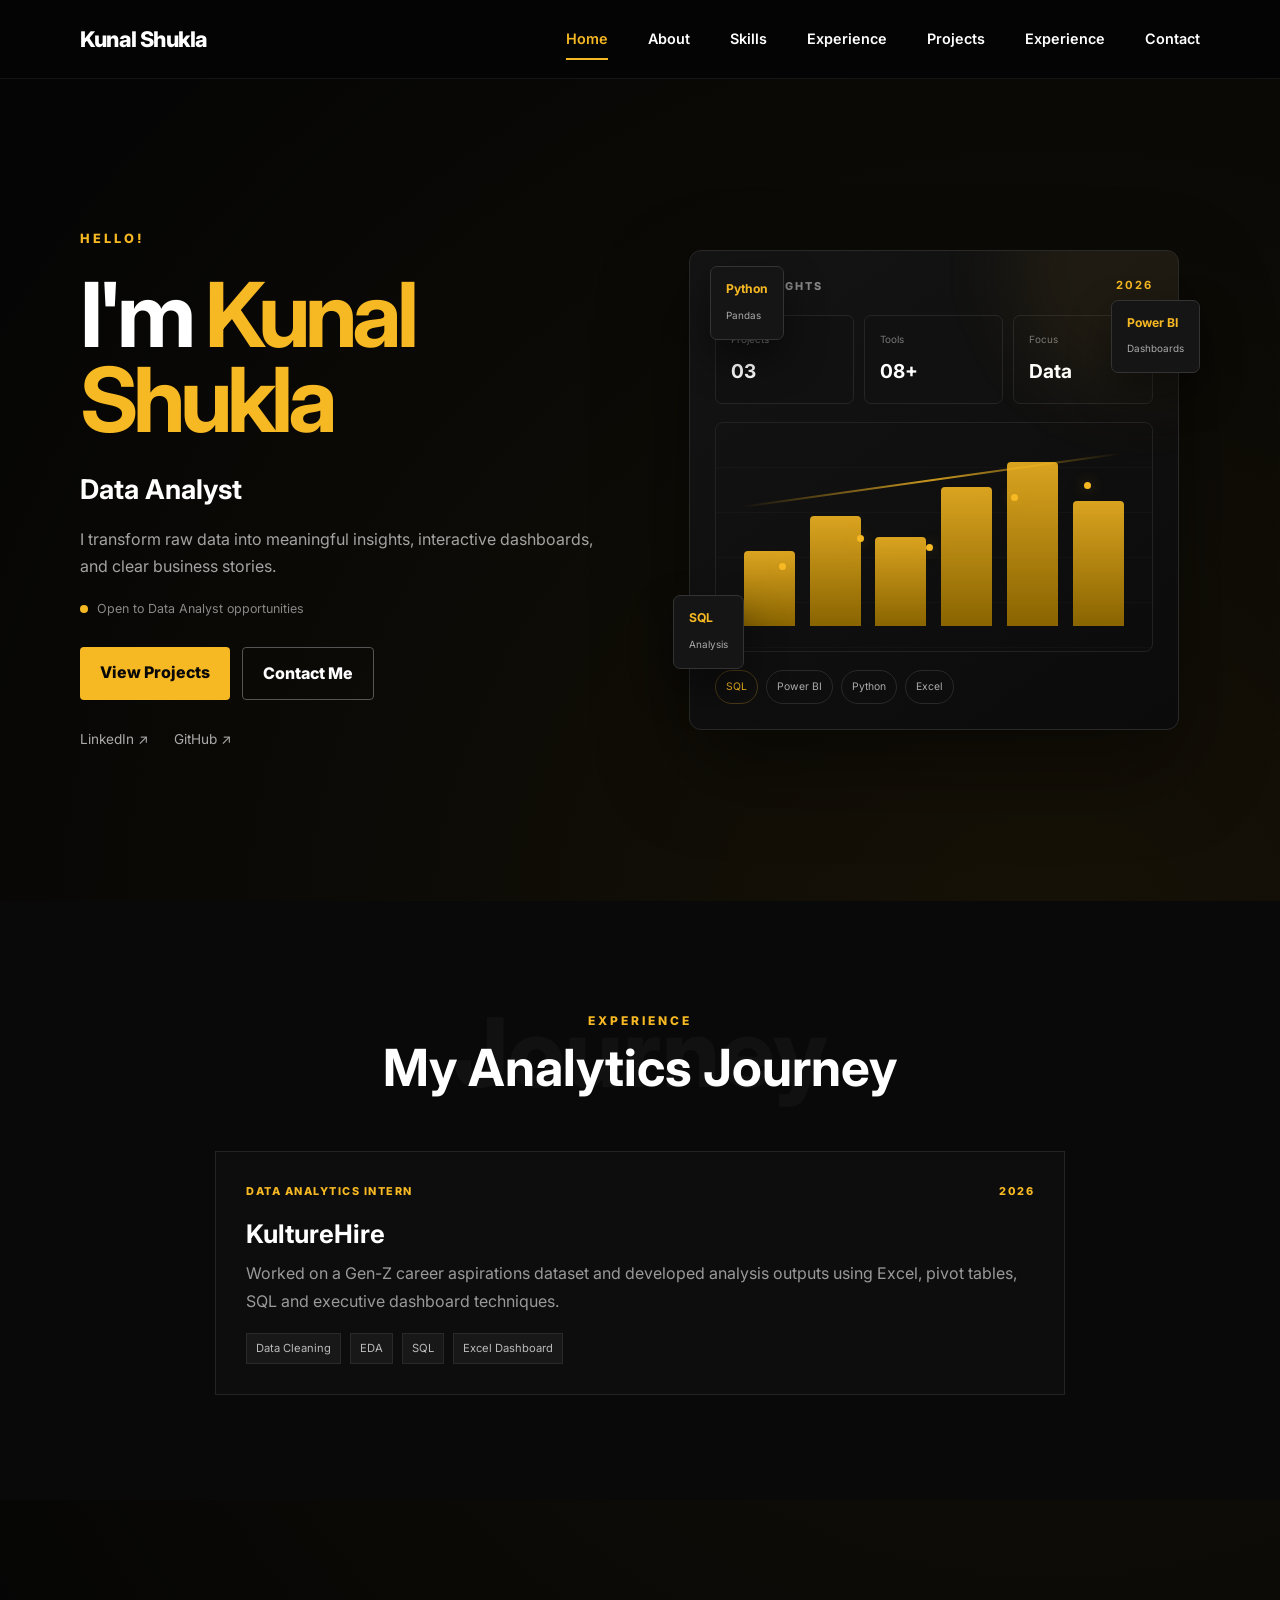
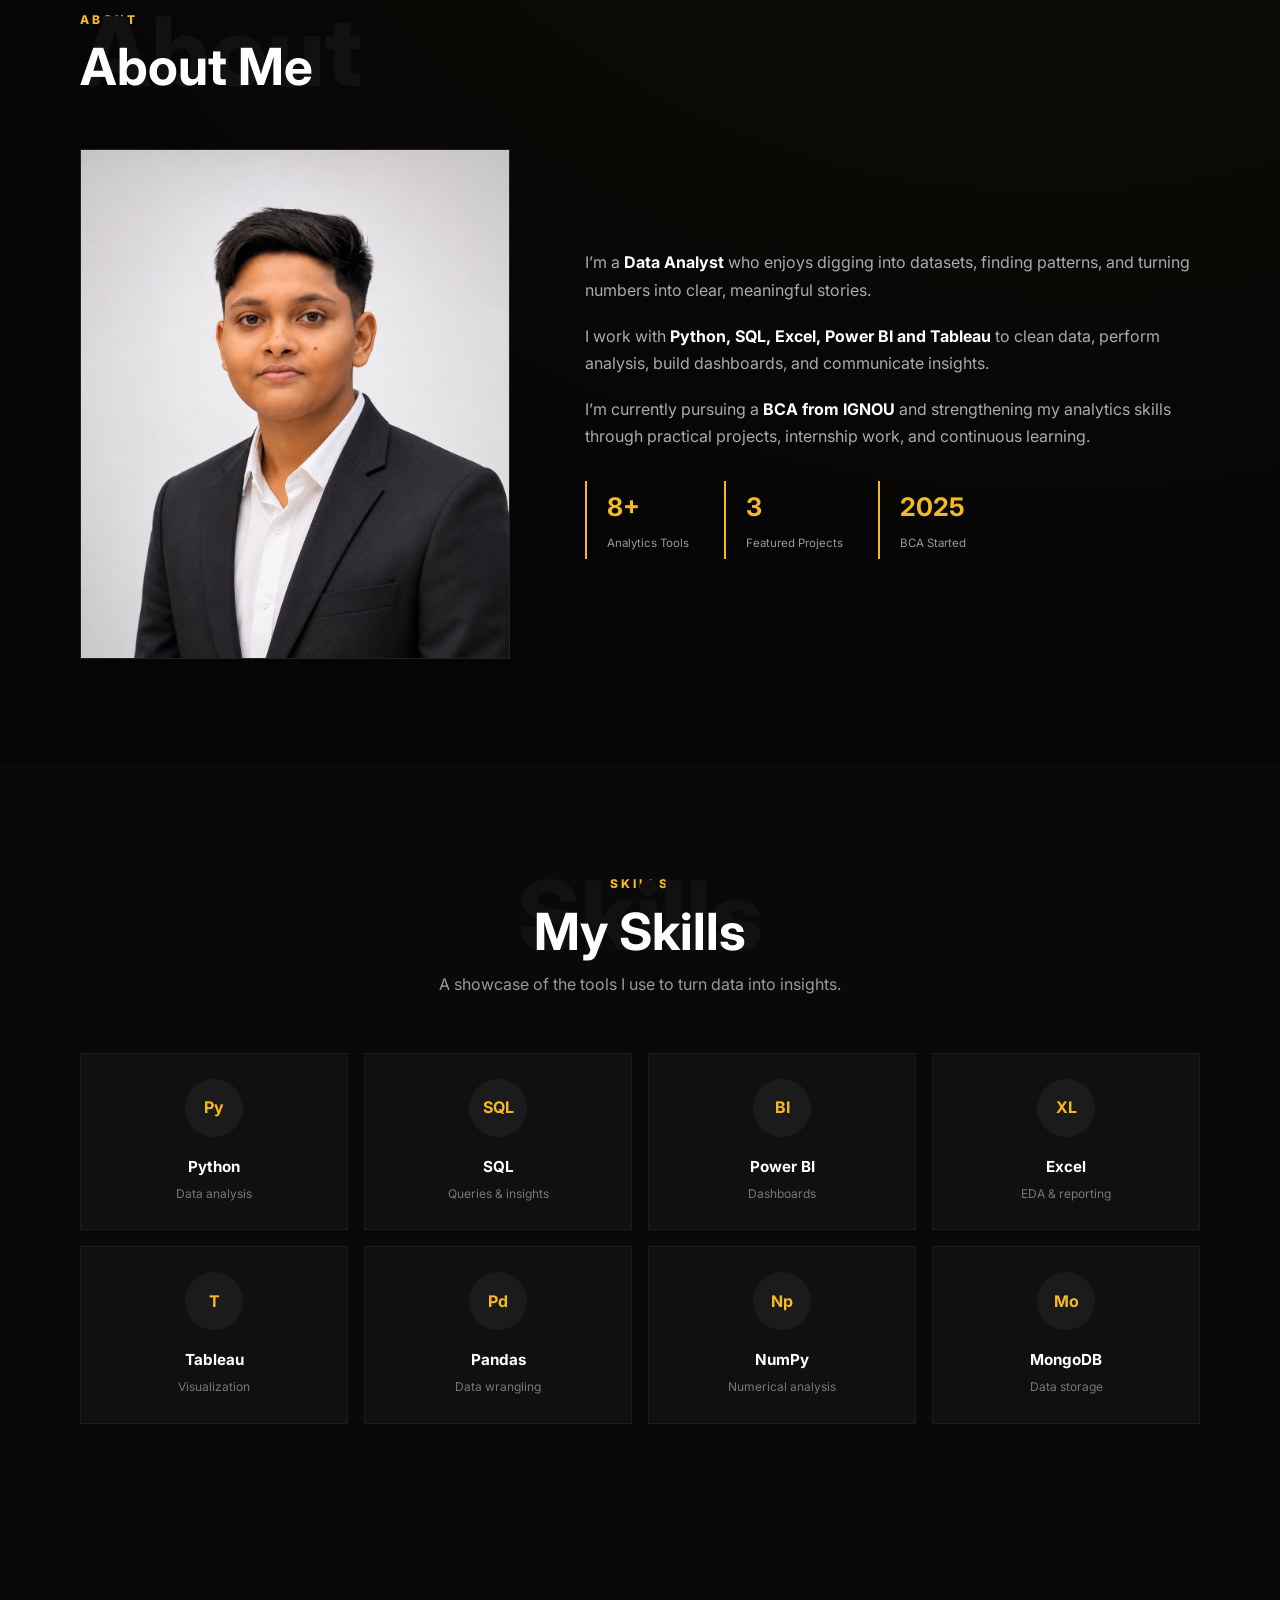
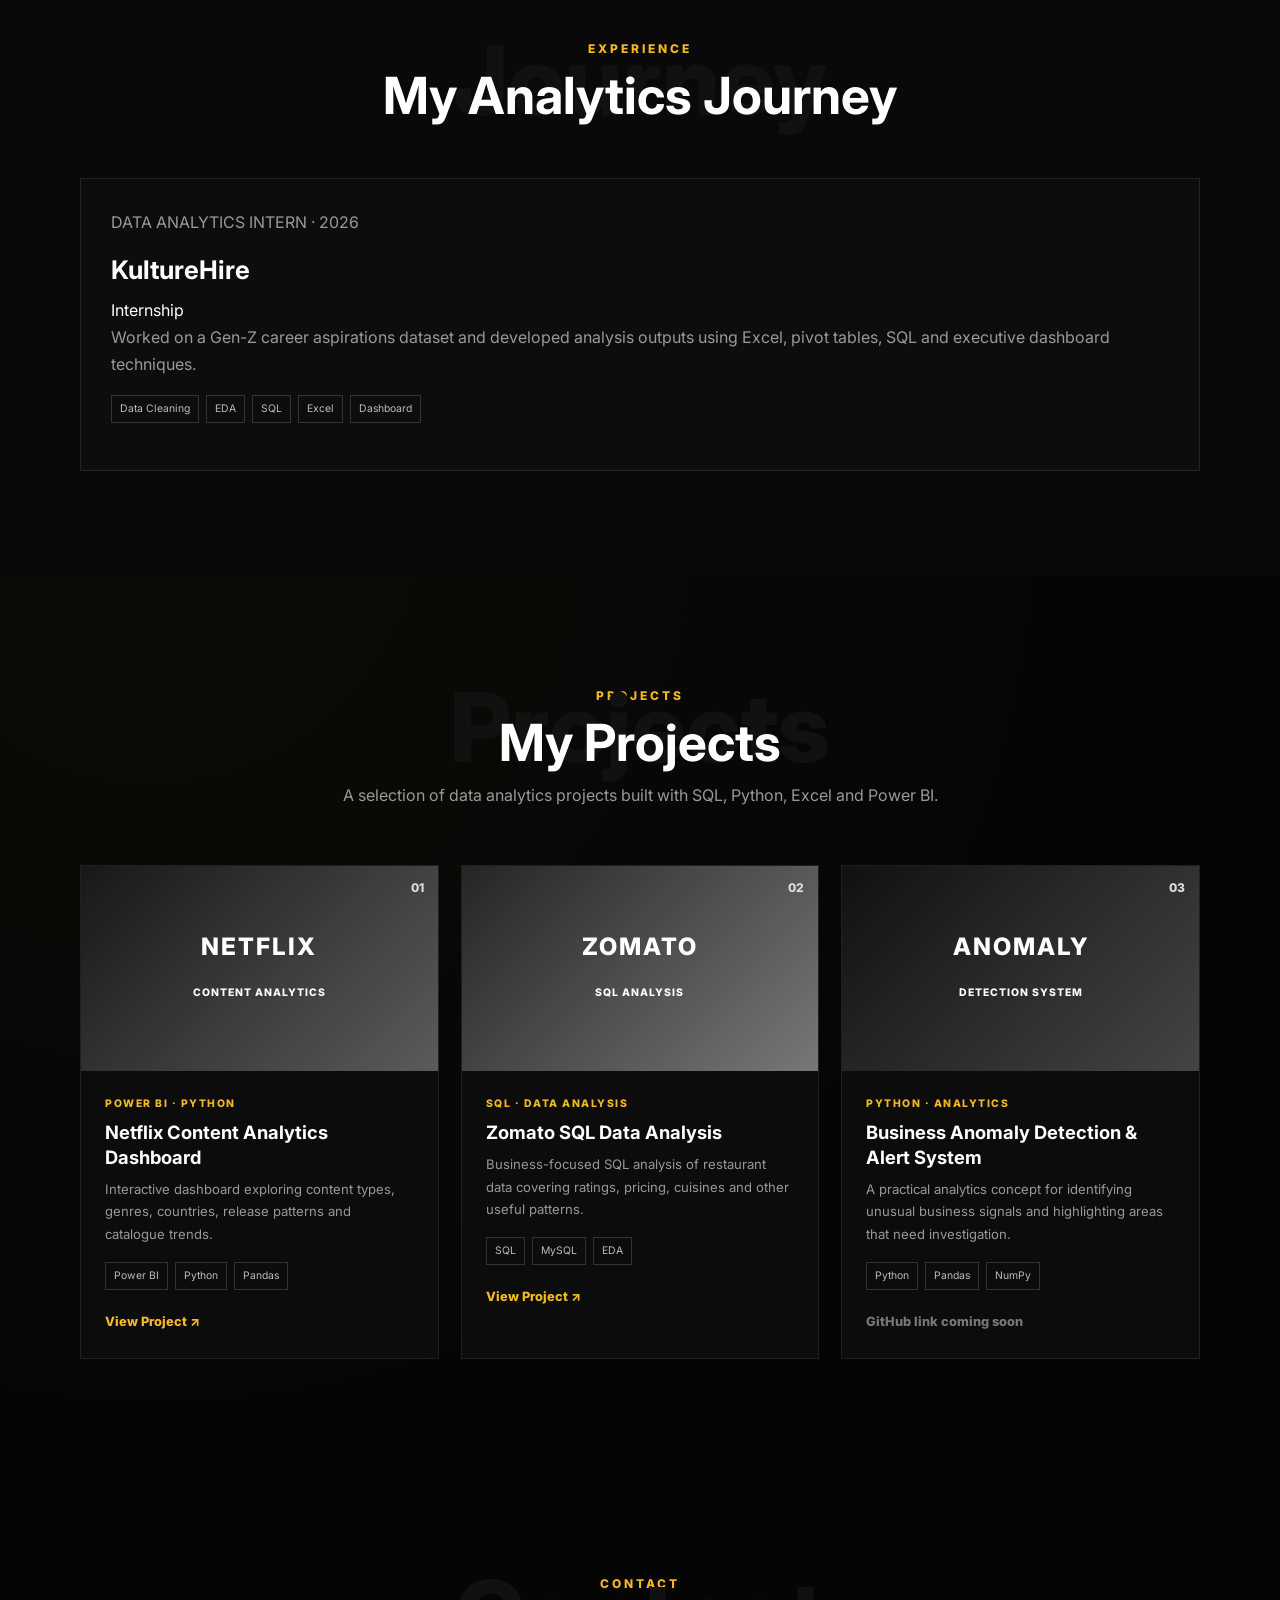
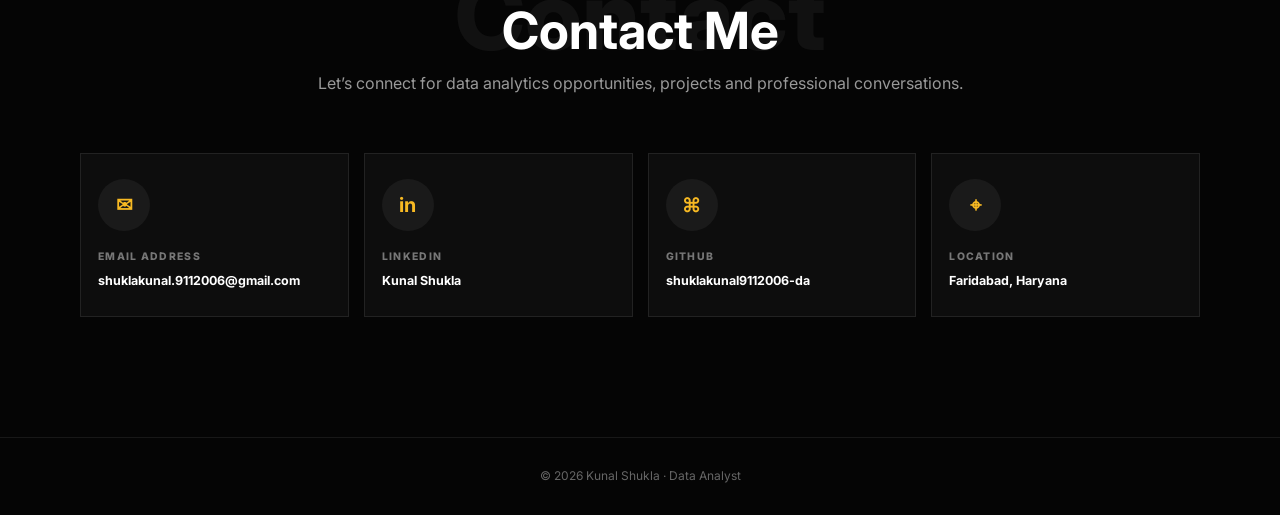
==== index(2).html @ 1e022000 "Add files via upload" ====
<!DOCTYPE html>
<html lang="en">
<head>
  <meta charset="UTF-8">
  <meta name="viewport" content="width=device-width, initial-scale=1.0">
  <meta name="description" content="Kunal Shukla — Data Analyst Portfolio">
  <title>Kunal Shukla | Data Analyst</title>
  <link rel="preconnect" href="https://fonts.googleapis.com">
  <link rel="preconnect" href="https://fonts.gstatic.com" crossorigin>
  <link href="https://fonts.googleapis.com/css2?family=Inter:wght@400;500;600;700;800&display=swap" rel="stylesheet">
  <link rel="stylesheet" href="style.css">
</head>
<body>
<header class="header">
  <div class="container nav">
    <a class="logo" href="#home">Kunal Shukla</a>
    <button class="menu" aria-label="Open navigation">☰</button>
    <nav class="nav-links">
      <a class="active" href="#home">Home</a>
      <a href="#about">About</a>
      <a href="#skills">Skills</a>
      <a href="#experience">Experience</a>
      <a href="#projects">Projects</a>
      <a href="#experience">Experience</a>
      <a href="#contact">Contact</a>
    </nav>
  </div>
</header>

<main>
<section id="home" class="hero">
  <div class="container hero-grid">
    <div class="hero-copy reveal">
      <p class="hello">HELLO!</p>
      <h1>I'm <span>Kunal<br>Shukla</span></h1>
      <h2>Data Analyst</h2>
      <p class="hero-text">I transform raw data into meaningful insights, interactive dashboards, and clear business stories.</p><div class="availability"><i></i> Open to Data Analyst opportunities</div>
      <div class="buttons">
        <a class="btn" href="#projects">View Projects</a>
        <a class="btn ghost" href="#contact">Contact Me</a>
      </div>
      <div class="quick-links">
        <a href="https://www.linkedin.com/in/kunal-shukla-data-analyst" target="_blank" rel="noopener">LinkedIn ↗</a>
        <a href="https://github.com/shuklakunal9112006-da" target="_blank" rel="noopener">GitHub ↗</a>
      </div>
    </div>
    <div class="hero-visual reveal" aria-label="Data analytics visual">
      <div class="analytics-board">
        <div class="board-top"><span>DATA INSIGHTS</span><b>2026</b></div>
        <div class="mini-kpis">
          <div><small>Projects</small><strong>03</strong></div>
          <div><small>Tools</small><strong>08+</strong></div>
          <div><small>Focus</small><strong>Data</strong></div>
        </div>
        <div class="chart-area">
          <div class="bars"><i style="height:42%"></i><i style="height:62%"></i><i style="height:50%"></i><i style="height:78%"></i><i style="height:92%"></i><i style="height:70%"></i></div>
          <div class="line-chart"><span></span><span></span><span></span><span></span><span></span></div>
        </div>
        <div class="board-footer"><span>SQL</span><span>Power BI</span><span>Python</span><span>Excel</span></div>
      </div>
      <div class="floating-card card-sql"><b>SQL</b><small>Analysis</small></div>
      <div class="floating-card card-bi"><b>Power BI</b><small>Dashboards</small></div>
      <div class="floating-card card-python"><b>Python</b><small>Pandas</small></div>
    </div>
  </div>
</section>

<section class="section experience">
  <div class="container narrow">
    <div class="section-title center">
      <span>EXPERIENCE</span>
      <h2>My Analytics Journey</h2>
      <div class="ghost-title">Journey</div>
    </div>
    <div class="experience-card reveal">
      <div class="exp-top"><span>DATA ANALYTICS INTERN</span><span>2026</span></div>
      <h3>KultureHire</h3>
      <p>Worked on a Gen-Z career aspirations dataset and developed analysis outputs using Excel, pivot tables, SQL and executive dashboard techniques.</p>
      <div class="exp-points"><span>Data Cleaning</span><span>EDA</span><span>SQL</span><span>Excel Dashboard</span></div>
    </div>
  </div>
</section>

<section id="about" class="section about">
  <div class="container">
    <div class="section-title">
      <span>ABOUT</span>
      <h2>About Me</h2>
      <div class="ghost-title">About</div>
    </div>
    <div class="about-grid">
      <div class="about-photo reveal"><img src="profile.jpg" alt="Kunal Shukla"></div>
      <div class="about-copy reveal">
        <p>I’m a <strong>Data Analyst</strong> who enjoys digging into datasets, finding patterns, and turning numbers into clear, meaningful stories.</p>
        <p>I work with <strong>Python, SQL, Excel, Power BI and Tableau</strong> to clean data, perform analysis, build dashboards, and communicate insights.</p>
        <p>I’m currently pursuing a <strong>BCA from IGNOU</strong> and strengthening my analytics skills through practical projects, internship work, and continuous learning.</p>
        <div class="about-stats">
          <div><strong>8+</strong><span>Analytics Tools</span></div>
          <div><strong>3</strong><span>Featured Projects</span></div>
          <div><strong>2025</strong><span>BCA Started</span></div>
        </div>
      </div>
    </div>
  </div>
</section>

<section id="skills" class="section dark-section">
  <div class="container">
    <div class="section-title center">
      <span>SKILLS</span>
      <h2>My Skills</h2>
      <div class="ghost-title">Skills</div>
      <p>A showcase of the tools I use to turn data into insights.</p>
    </div>
    <div class="skills-grid">
      <div class="skill"><b>Py</b><h3>Python</h3><p>Data analysis</p></div>
      <div class="skill"><b>SQL</b><h3>SQL</h3><p>Queries & insights</p></div>
      <div class="skill"><b>BI</b><h3>Power BI</h3><p>Dashboards</p></div>
      <div class="skill"><b>XL</b><h3>Excel</h3><p>EDA & reporting</p></div>
      <div class="skill"><b>T</b><h3>Tableau</h3><p>Visualization</p></div>
      <div class="skill"><b>Pd</b><h3>Pandas</h3><p>Data wrangling</p></div>
      <div class="skill"><b>Np</b><h3>NumPy</h3><p>Numerical analysis</p></div>
      <div class="skill"><b>Mo</b><h3>MongoDB</h3><p>Data storage</p></div>
    </div>
  </div>
</section>

<section id="experience" class="section experience">
  <div class="container">
    <div class="section-title center">
      <span>EXPERIENCE</span>
      <h2>My Analytics Journey</h2>
      <div class="ghost-title">Journey</div>
    </div>
    <div class="experience-card reveal">
      <div class="experience-top">
        <div>
          <p class="experience-label">DATA ANALYTICS INTERN · 2026</p>
          <h3>KultureHire</h3>
        </div>
        <span class="experience-badge">Internship</span>
      </div>
      <p>Worked on a Gen-Z career aspirations dataset and developed analysis outputs using Excel, pivot tables, SQL and executive dashboard techniques.</p>
      <div class="tags"><span>Data Cleaning</span><span>EDA</span><span>SQL</span><span>Excel</span><span>Dashboard</span></div>
    </div>
  </div>
</section>

<section id="projects" class="section projects">
  <div class="container">
    <div class="section-title center">
      <span>PROJECTS</span>
      <h2>My Projects</h2>
      <div class="ghost-title">Projects</div>
      <p>A selection of data analytics projects built with SQL, Python, Excel and Power BI.</p>
    </div>
    <div class="projects-grid">
      <article class="project reveal">
        <div class="project-number">01</div>
        <div class="project-thumb netflix"><span>NETFLIX<br><small>CONTENT ANALYTICS</small></span></div>
        <div class="project-content">
          <p class="project-type">POWER BI · PYTHON</p>
          <h3>Netflix Content Analytics Dashboard</h3>
          <p>Interactive dashboard exploring content types, genres, countries, release patterns and catalogue trends.</p>
          <div class="tags"><span>Power BI</span><span>Python</span><span>Pandas</span></div>
          <a href="https://github.com/shuklakunal9112006-da/Netflix-Content-Analytics" target="_blank" rel="noopener">View Project ↗</a>
        </div>
      </article>
      <article class="project reveal">
        <div class="project-number">02</div>
        <div class="project-thumb zomato"><span>ZOMATO<br><small>SQL ANALYSIS</small></span></div>
        <div class="project-content">
          <p class="project-type">SQL · DATA ANALYSIS</p>
          <h3>Zomato SQL Data Analysis</h3>
          <p>Business-focused SQL analysis of restaurant data covering ratings, pricing, cuisines and other useful patterns.</p>
          <div class="tags"><span>SQL</span><span>MySQL</span><span>EDA</span></div>
          <a href="https://github.com/shuklakunal9112006-da/Zomato-SQL-Data-Analysis" target="_blank" rel="noopener">View Project ↗</a>
        </div>
      </article>
      <article class="project reveal">
        <div class="project-number">03</div>
        <div class="project-thumb anomaly"><span>ANOMALY<br><small>DETECTION SYSTEM</small></span></div>
        <div class="project-content">
          <p class="project-type">PYTHON · ANALYTICS</p>
          <h3>Business Anomaly Detection & Alert System</h3>
          <p>A practical analytics concept for identifying unusual business signals and highlighting areas that need investigation.</p>
          <div class="tags"><span>Python</span><span>Pandas</span><span>NumPy</span></div>
          <span class="coming">GitHub link coming soon</span>
        </div>
      </article>
    </div>
  </div>
</section>



<section id="contact" class="section contact">
  <div class="container">
    <div class="section-title center">
      <span>CONTACT</span>
      <h2>Contact Me</h2>
      <div class="ghost-title">Contact</div>
      <p>Let’s connect for data analytics opportunities, projects and professional conversations.</p>
    </div>
    <div class="contact-grid">
      <a class="contact-card" href="mailto:shuklakunal.9112006@gmail.com"><b>✉</b><span>EMAIL ADDRESS</span><strong>shuklakunal.9112006@gmail.com</strong></a>
      <a class="contact-card" href="https://www.linkedin.com/in/kunal-shukla-data-analyst" target="_blank" rel="noopener"><b>in</b><span>LINKEDIN</span><strong>Kunal Shukla</strong></a>
      <a class="contact-card" href="https://github.com/shuklakunal9112006-da" target="_blank" rel="noopener"><b>⌘</b><span>GITHUB</span><strong>shuklakunal9112006-da</strong></a>
      <div class="contact-card"><b>⌖</b><span>LOCATION</span><strong>Faridabad, Haryana</strong></div>
    </div>
  </div>
</section>
</main>

<footer><div class="container">© 2026 Kunal Shukla · Data Analyst</div></footer>
<script src="script.js"></script>
</body>
</html>
---- style.css ----
*{box-sizing:border-box;margin:0;padding:0}
:root{--black:#050505;--panel:#0d0d0d;--yellow:#f7b923;--white:#fff;--gray:#a3a3a3;--line:#242424;--max:1120px}
html{scroll-behavior:smooth}
body{font-family:Inter,Arial,sans-serif;background:var(--black);color:var(--white);line-height:1.7}
a{color:inherit;text-decoration:none}.container{width:min(92%,var(--max));margin:auto}
.header{position:sticky;top:0;z-index:50;background:rgba(5,5,5,.92);backdrop-filter:blur(12px);border-bottom:1px solid #151515}
.nav{height:78px;display:flex;align-items:center;justify-content:space-between}.logo{font-size:1.35rem;font-weight:800;letter-spacing:-.8px}.nav-links{display:flex;gap:40px;font-weight:600;font-size:.9rem}.nav-links a{padding:27px 0;position:relative}.nav-links a:hover,.nav-links a.active{color:var(--yellow)}.nav-links a.active:after{content:"";position:absolute;left:0;right:0;bottom:18px;height:2px;background:var(--yellow)}
.menu{display:none;background:none;color:#fff;border:0;font-size:1.6rem}
.hero{min-height:calc(100vh - 78px);display:flex;align-items:center;overflow:hidden}.hero-grid{display:grid;grid-template-columns:1fr 1fr;align-items:center;gap:55px}.hello{color:var(--yellow);letter-spacing:3px;font-weight:800;font-size:.8rem;margin-bottom:22px}.hero h1{font-size:clamp(3.5rem,7vw,6.4rem);line-height:.95;letter-spacing:-5px;margin-bottom:25px}.hero h1 span{color:var(--yellow)}.hero h2{font-size:1.7rem;margin-bottom:12px}.hero-text{color:var(--gray);max-width:550px;font-size:1rem}.buttons{display:flex;gap:12px;margin:28px 0}.btn{background:var(--yellow);color:#080808;font-weight:800;padding:12px 20px;border-radius:4px}.btn.ghost{background:transparent;border:1px solid #555;color:#fff}.btn:hover{transform:translateY(-2px)}.quick-links{display:flex;gap:25px;color:#aaa;font-size:.85rem}.quick-links a:hover{color:var(--yellow)}
.hero-photo{position:relative;display:flex;justify-content:center}.photo-wrap{width:min(430px,85vw);height:550px;overflow:hidden;border-radius:3px;background:#161616;border:1px solid #222}.photo-wrap img{width:100%;height:100%;object-fit:cover;object-position:center top;filter:saturate(.95)}.data-badge{position:absolute;background:#161616;border:1px solid #333;padding:13px 18px;font-weight:800;color:var(--yellow);box-shadow:0 12px 30px #000;font-size:.9rem}.data-badge small{color:#bbb;font-weight:500}.badge-one{left:2%;bottom:13%}.badge-two{right:2%;top:13%}
.section{padding:105px 0}.dark-section{background:#090909}.section-title{position:relative;margin-bottom:55px}.section-title>span{font-size:.75rem;letter-spacing:3px;font-weight:800;color:var(--yellow)}.section-title h2{font-size:clamp(2.2rem,4vw,3.4rem);line-height:1.1;position:relative;z-index:2;margin-top:6px}.section-title p{color:#999;max-width:700px;margin:12px auto 0}.ghost-title{position:absolute;left:0;top:8px;font-size:6rem;line-height:.8;font-weight:800;color:#111;z-index:1;user-select:none}.center{text-align:center}.center .ghost-title{left:50%;transform:translateX(-50%)}
.about-grid{display:grid;grid-template-columns:430px 1fr;gap:75px;align-items:center}.about-photo{height:510px;overflow:hidden;background:#111;border:1px solid #222}.about-photo img{width:100%;height:100%;object-fit:cover;object-position:center top}.about-copy p{color:#aaa;margin-bottom:19px;font-size:1rem}.about-copy strong{color:#fff}.about-stats{display:flex;gap:15px;margin-top:30px}.about-stats div{border-left:2px solid var(--yellow);padding:4px 20px}.about-stats strong{display:block;font-size:1.6rem;color:var(--yellow)}.about-stats span{font-size:.72rem;color:#999}
.skills-grid{display:grid;grid-template-columns:repeat(4,1fr);gap:16px}.skill{background:#101010;border:1px solid #1d1d1d;padding:25px 18px;text-align:center;transition:.2s}.skill:hover{border-color:var(--yellow);transform:translateY(-4px)}.skill b{display:grid;place-items:center;width:58px;height:58px;margin:0 auto 17px;background:#1b1b1b;border-radius:50%;color:var(--yellow);font-size:1rem}.skill h3{font-size:.95rem}.skill p{color:#777;font-size:.75rem;margin-top:4px}
.projects-grid{display:grid;grid-template-columns:repeat(3,1fr);gap:22px}.project{background:#0c0c0c;border:1px solid #202020;position:relative;overflow:hidden;transition:.2s}.project:hover{border-color:#444;transform:translateY(-5px)}.project-number{position:absolute;z-index:2;right:14px;top:12px;color:#ddd;font-weight:800;font-size:.75rem}.project-thumb{height:205px;display:grid;place-items:center;text-align:center;font-size:1.5rem;font-weight:800;letter-spacing:2px}.project-thumb small{font-size:.65rem;letter-spacing:1px}.netflix{background:linear-gradient(135deg,#181818,#5b5b5b)}.zomato{background:linear-gradient(135deg,#252525,#777)}.anomaly{background:linear-gradient(135deg,#111,#444)}.project-content{padding:24px}.project-type{font-size:.65rem;color:var(--yellow);letter-spacing:1.5px;font-weight:800}.project-content h3{font-size:1.15rem;line-height:1.35;margin:8px 0}.project-content>p:not(.project-type){font-size:.82rem;color:#999}.tags{display:flex;gap:7px;flex-wrap:wrap;margin:17px 0}.tags span{font-size:.65rem;border:1px solid #333;color:#bbb;padding:4px 8px}.project-content>a,.coming{font-size:.8rem;font-weight:800;color:var(--yellow)}.coming{color:#777}
.narrow{max-width:850px}.experience{background:#090909}.experience-card{border:1px solid #242424;background:#0d0d0d;padding:30px}.exp-top{display:flex;justify-content:space-between;color:var(--yellow);font-size:.68rem;letter-spacing:1.5px;font-weight:800}.experience-card h3{font-size:1.6rem;margin:12px 0 5px}.experience-card p{color:#999}.exp-points{display:flex;gap:9px;flex-wrap:wrap;margin-top:18px}.exp-points span{font-size:.7rem;background:#181818;border:1px solid #292929;padding:5px 9px;color:#bbb}
.contact{padding-bottom:120px}.contact-grid{display:grid;grid-template-columns:repeat(4,1fr);gap:15px}.contact-card{background:#0d0d0d;border:1px solid #222;padding:25px 17px;min-height:155px}.contact-card:hover{border-color:var(--yellow)}.contact-card b{display:grid;place-items:center;width:52px;height:52px;border-radius:50%;background:#1a1a1a;color:var(--yellow);font-size:1.25rem;margin-bottom:17px}.contact-card span{display:block;font-size:.65rem;letter-spacing:1.3px;color:#777;font-weight:800}.contact-card strong{display:block;font-size:.78rem;margin-top:5px;word-break:break-word}
footer{border-top:1px solid #181818;padding:28px 0;color:#666;font-size:.75rem;text-align:center}
.reveal{opacity:0;transform:translateY(18px);transition:.6s ease}.reveal.show{opacity:1;transform:none}
@media(max-width:900px){.nav-links{display:none}.menu{display:block}.nav.open .nav-links{display:flex;position:absolute;left:4%;right:4%;top:78px;background:#0b0b0b;border:1px solid #222;padding:18px;flex-direction:column;gap:10px}.nav.open .nav-links a{padding:5px}.nav.open .nav-links a.active:after{display:none}.hero-grid,.about-grid{grid-template-columns:1fr;gap:45px}.hero{padding:65px 0}.hero-photo{order:-1}.photo-wrap{height:470px;width:350px}.skills-grid{grid-template-columns:repeat(2,1fr)}.projects-grid{grid-template-columns:1fr}.contact-grid{grid-template-columns:repeat(2,1fr)}.about-photo{max-width:430px}}
@media(max-width:520px){.section{padding:75px 0}.hero h1{font-size:3.6rem;letter-spacing:-3px}.photo-wrap{width:100%;height:430px}.data-badge{display:none}.skills-grid{grid-template-columns:1fr 1fr}.contact-grid{grid-template-columns:1fr}.ghost-title{font-size:4rem}.about-stats{gap:4px}.about-stats div{padding:4px 10px}}


/* ===== Professional motion & animation ===== */
body{
  background:
    radial-gradient(circle at 82% 18%, rgba(247,185,35,.07), transparent 28%),
    radial-gradient(circle at 12% 70%, rgba(247,185,35,.035), transparent 24%),
    var(--black);
}
body:before{
  content:"";
  position:fixed;
  inset:0;
  pointer-events:none;
  z-index:-1;
  opacity:.18;
  background-image:linear-gradient(rgba(255,255,255,.018) 1px,transparent 1px),
                   linear-gradient(90deg,rgba(255,255,255,.018) 1px,transparent 1px);
  background-size:55px 55px;
  mask-image:linear-gradient(to bottom,black,transparent 80%);
}
.header{transition:box-shadow .35s ease,background .35s ease}
.header.scrolled{box-shadow:0 8px 35px rgba(0,0,0,.35);background:rgba(5,5,5,.97)}
.logo{transition:transform .25s ease,color .25s ease}
.logo:hover{color:var(--yellow);transform:translateY(-1px)}

.hero-copy{animation:heroIn .85s cubic-bezier(.2,.7,.2,1) both}
.hero-photo{animation:heroPhotoIn 1s .12s cubic-bezier(.2,.7,.2,1) both}
.photo-wrap{
  box-shadow:0 0 0 1px rgba(247,185,35,.03),0 30px 80px rgba(0,0,0,.5);
  animation:photoFloat 6s ease-in-out infinite;
}
.photo-wrap:after{
  content:"";
  position:absolute;
  inset:0;
  pointer-events:none;
  background:linear-gradient(115deg,transparent 35%,rgba(255,255,255,.08) 48%,transparent 61%);
  transform:translateX(-120%);
  animation:photoShine 7s ease-in-out infinite;
}
.hero-photo{position:relative}
.data-badge{animation:badgeFloat 4s ease-in-out infinite}
.badge-two{animation-delay:-1.8s}

.btn{transition:transform .25s ease,box-shadow .25s ease,background .25s ease}
.btn:hover{box-shadow:0 12px 30px rgba(247,185,35,.16);transform:translateY(-3px)}
.btn.ghost:hover{box-shadow:none;border-color:var(--yellow);color:var(--yellow)}

.section-title h2{transition:letter-spacing .35s ease}
.section:hover .section-title h2{letter-spacing:.2px}
.ghost-title{transition:transform .7s ease,opacity .7s ease}
.section:hover .ghost-title{transform:translateX(7px)}
.center .ghost-title{transition:transform .7s ease,opacity .7s ease}
.center:hover .ghost-title{transform:translateX(-50%) scale(1.025)}

.skill,.project,.contact-card,.experience-card{
  transition:transform .3s cubic-bezier(.2,.7,.2,1),border-color .3s ease,box-shadow .3s ease;
}
.skill:hover,.project:hover,.contact-card:hover{
  box-shadow:0 18px 45px rgba(0,0,0,.28);
}
.skill b{
  transition:transform .3s ease,background .3s ease;
}
.skill:hover b{transform:rotate(-5deg) scale(1.08);background:#202020}
.project-thumb{position:relative;overflow:hidden}
.project-thumb:after{
  content:"";
  position:absolute;
  top:0;left:-80%;width:45%;height:100%;
  background:linear-gradient(90deg,transparent,rgba(255,255,255,.08),transparent);
  transform:skewX(-18deg);
  transition:left .7s ease;
}
.project:hover .project-thumb:after{left:135%}
.tags span{transition:border-color .25s ease,color .25s ease,transform .25s ease}
.project:hover .tags span{border-color:#555;color:#fff}
.contact-card b{transition:transform .3s ease,background .3s ease}
.contact-card:hover b{transform:translateY(-4px) scale(1.06);background:#222}

.quick-links a{transition:color .25s ease,transform .25s ease}
.quick-links a:hover{transform:translateY(-2px)}

@keyframes heroIn{
  from{opacity:0;transform:translateY(28px)}
  to{opacity:1;transform:translateY(0)}
}
@keyframes heroPhotoIn{
  from{opacity:0;transform:translateX(35px) scale(.97)}
  to{opacity:1;transform:translateX(0) scale(1)}
}
@keyframes photoFloat{
  0%,100%{transform:translateY(0)}
  50%{transform:translateY(-8px)}
}
@keyframes photoShine{
  0%,65%{transform:translateX(-120%)}
  78%,100%{transform:translateX(250%)}
}
@keyframes badgeFloat{
  0%,100%{transform:translateY(0)}
  50%{transform:translateY(-10px)}
}
@media (prefers-reduced-motion:reduce){
  *,*:before,*:after{animation:none!important;transition:none!important;scroll-behavior:auto!important}
}

.availability{display:flex;align-items:center;gap:9px;color:#888;font-size:.78rem;margin-top:18px}
.availability i{display:block;width:8px;height:8px;border-radius:50%;background:var(--yellow);box-shadow:0 0 0 0 rgba(247,185,35,.45);animation:pulse 2s infinite}
@keyframes pulse{0%{box-shadow:0 0 0 0 rgba(247,185,35,.45)}70%{box-shadow:0 0 0 8px rgba(247,185,35,0)}100%{box-shadow:0 0 0 0 rgba(247,185,35,0)}}

/* ===== Home: no profile photo; premium analytics visual ===== */
.hero-visual{position:relative;min-height:560px;display:flex;align-items:center;justify-content:center}
.analytics-board{position:relative;width:min(500px,92%);padding:25px;border:1px solid #292929;border-radius:12px;background:linear-gradient(145deg,#141414,#0b0b0b);box-shadow:0 35px 90px rgba(0,0,0,.45);overflow:hidden}
.analytics-board:before{content:"";position:absolute;width:260px;height:260px;border-radius:50%;background:rgba(247,185,35,.06);filter:blur(35px);right:-90px;top:-110px}
.board-top{display:flex;justify-content:space-between;align-items:center;color:#888;font-size:.68rem;letter-spacing:2px;font-weight:800;margin-bottom:20px}.board-top b{color:var(--yellow);font-size:.7rem}
.mini-kpis{display:grid;grid-template-columns:repeat(3,1fr);gap:10px}.mini-kpis div{background:#111;border:1px solid #252525;padding:15px;border-radius:7px}.mini-kpis small{display:block;color:#777;font-size:.62rem;margin-bottom:7px}.mini-kpis strong{font-size:1.2rem;color:#fff}
.chart-area{height:230px;margin:18px 0;border:1px solid #222;border-radius:8px;background:repeating-linear-gradient(to bottom,transparent 0,transparent 44px,rgba(255,255,255,.045) 45px);position:relative;display:flex;align-items:flex-end;padding:25px 28px;gap:13px;overflow:hidden}.bars{height:100%;width:100%;display:flex;align-items:flex-end;gap:15px}.bars i{display:block;flex:1;min-width:12px;background:linear-gradient(to top,#9b7100,var(--yellow));border-radius:4px 4px 0 0;opacity:.88;animation:barRise 1.1s cubic-bezier(.2,.7,.2,1) both}.bars i:nth-child(2){animation-delay:.08s}.bars i:nth-child(3){animation-delay:.16s}.bars i:nth-child(4){animation-delay:.24s}.bars i:nth-child(5){animation-delay:.32s}.bars i:nth-child(6){animation-delay:.4s}
.line-chart{position:absolute;inset:28px 25px;pointer-events:none}.line-chart:before{content:"";position:absolute;left:0;right:0;top:32%;height:2px;background:linear-gradient(90deg,transparent,var(--yellow),transparent);transform:rotate(-8deg);transform-origin:left;opacity:.8}.line-chart span{position:absolute;width:7px;height:7px;background:var(--yellow);border-radius:50%;box-shadow:0 0 14px rgba(247,185,35,.35)}.line-chart span:nth-child(1){left:10%;top:65%}.line-chart span:nth-child(2){left:30%;top:49%}.line-chart span:nth-child(3){left:48%;top:54%}.line-chart span:nth-child(4){left:70%;top:25%}.line-chart span:nth-child(5){left:89%;top:18%}
.board-footer{display:flex;gap:8px;flex-wrap:wrap}.board-footer span{padding:7px 10px;border:1px solid #292929;border-radius:20px;color:#aaa;font-size:.65rem}.board-footer span:first-child{color:var(--yellow);border-color:#4a3b16}
.floating-card{position:absolute;background:#151515;border:1px solid #333;border-radius:7px;padding:12px 15px;box-shadow:0 18px 40px rgba(0,0,0,.45);animation:badgeFloat 4.5s ease-in-out infinite}.floating-card b{display:block;color:var(--yellow);font-size:.76rem}.floating-card small{color:#aaa;font-size:.62rem}.card-sql{left:1%;bottom:18%}.card-bi{right:0;top:16%;animation-delay:-1.5s}.card-python{left:8%;top:10%;animation-delay:-3s}
@keyframes barRise{from{transform:scaleY(0);transform-origin:bottom;opacity:0}to{transform:scaleY(1);transform-origin:bottom;opacity:.88}}

/* Experience is intentionally near the top of the page */
.experience{background:#090909}
@media(max-width:900px){.hero-visual{min-height:460px}.analytics-board{width:92%}.card-python{left:0}.card-sql{left:0}.card-bi{right:0}.nav-links{max-height:70vh;overflow:auto}}
@media(max-width:520px){.hero-visual{min-height:390px}.analytics-board{padding:16px}.chart-area{height:170px;padding:18px}.floating-card{display:none}.mini-kpis div{padding:11px}.mini-kpis strong{font-size:1rem}}
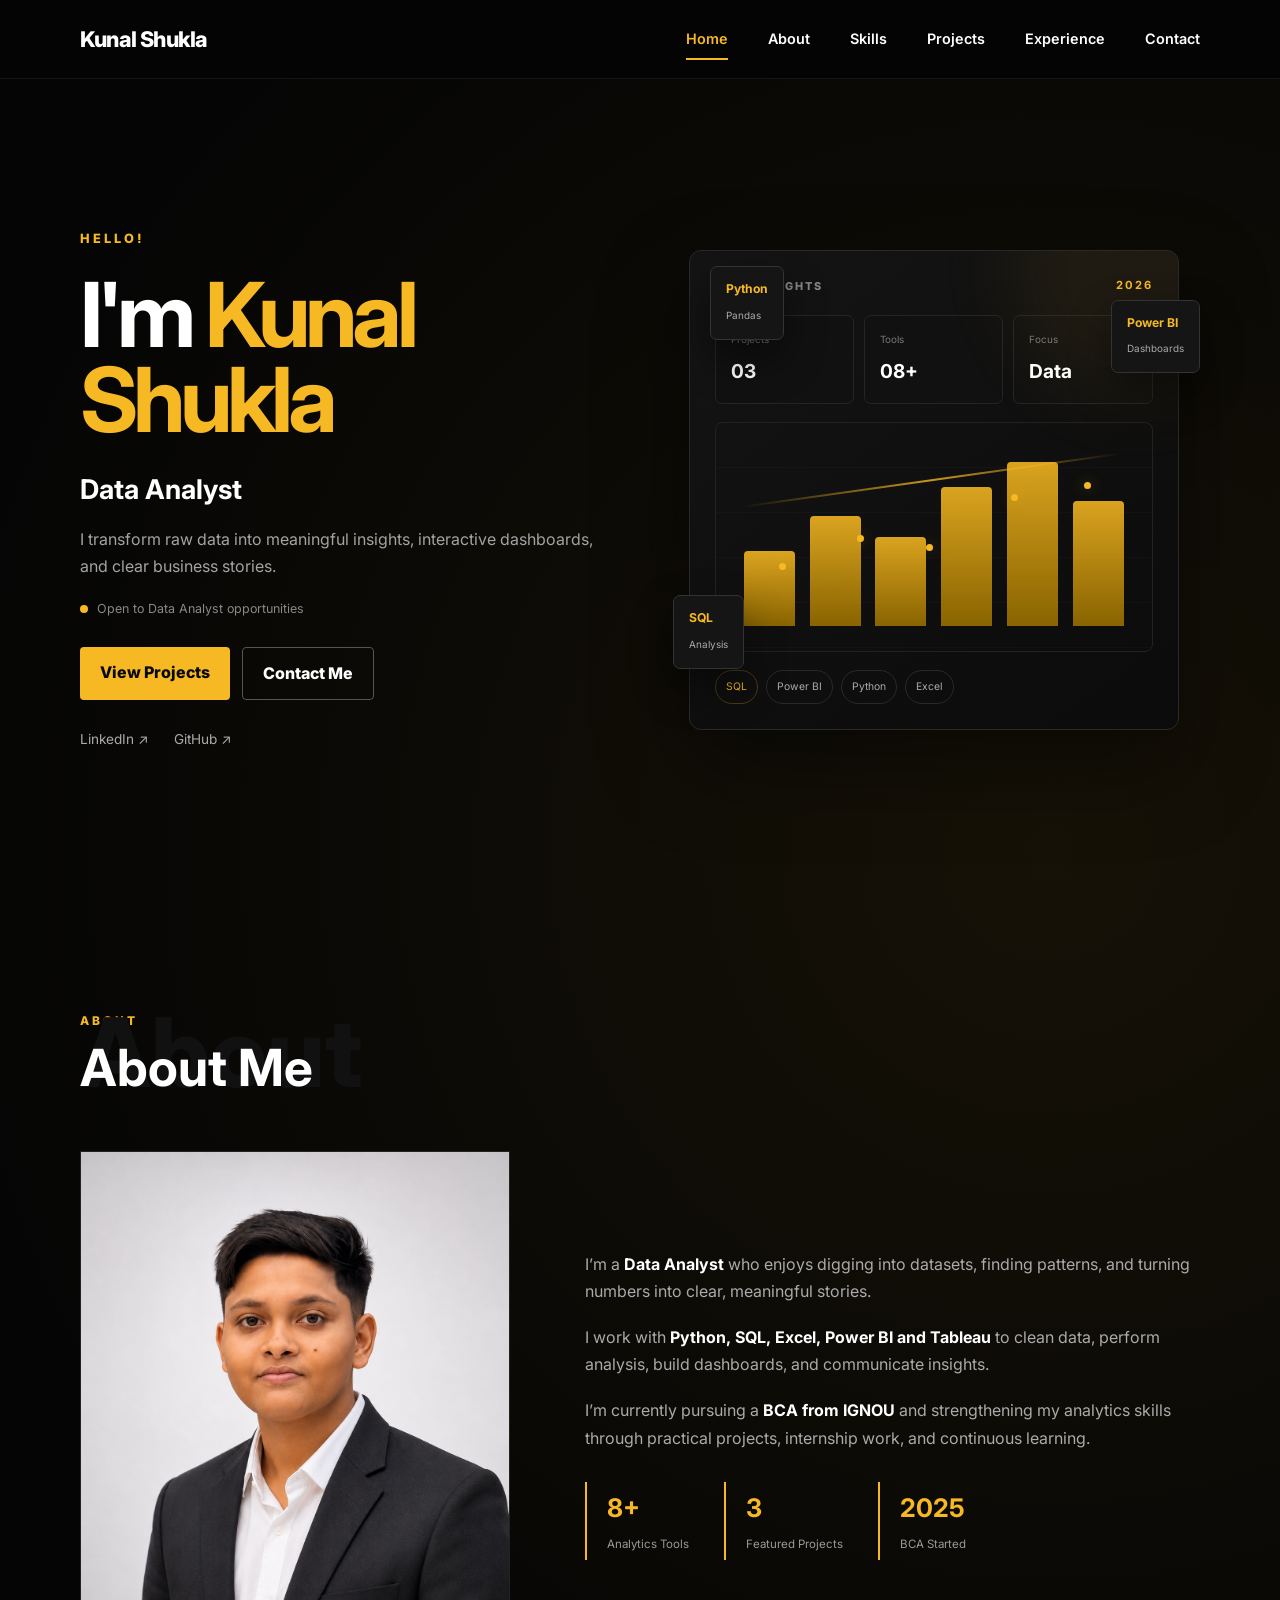
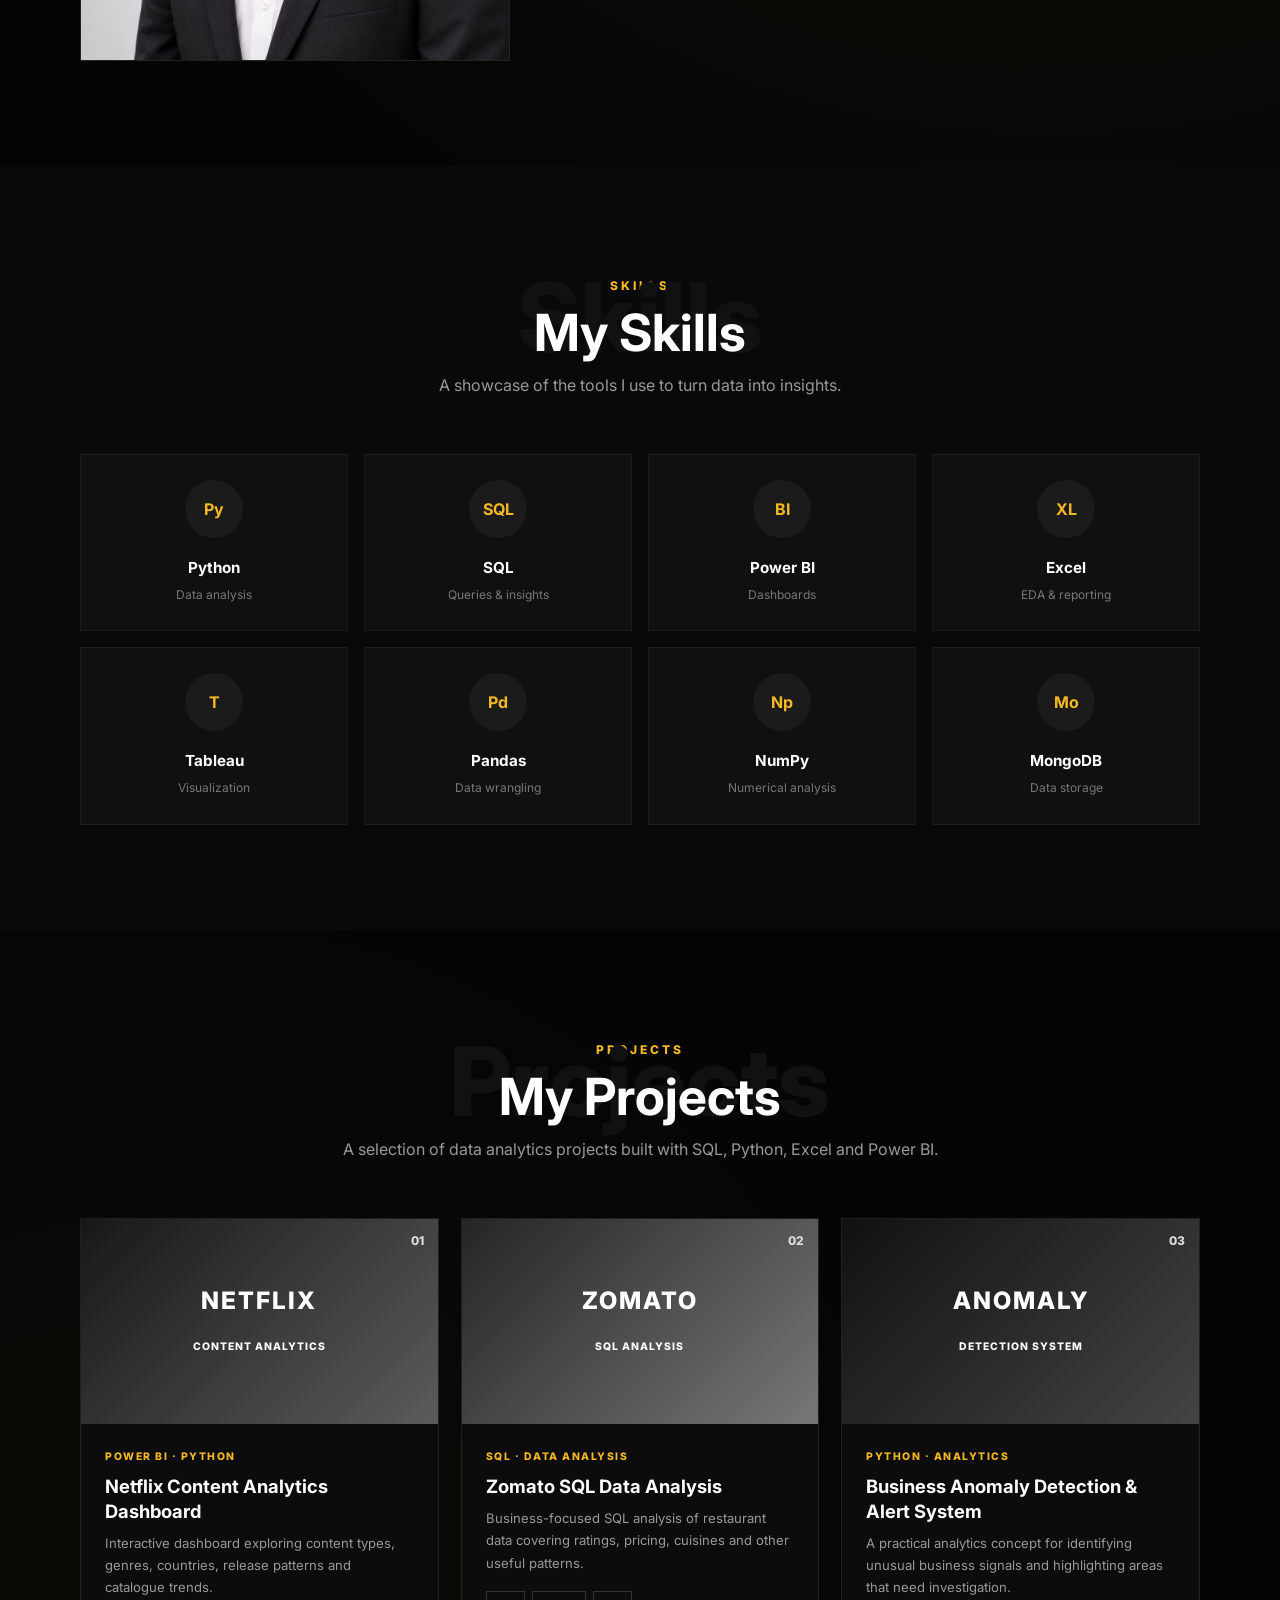
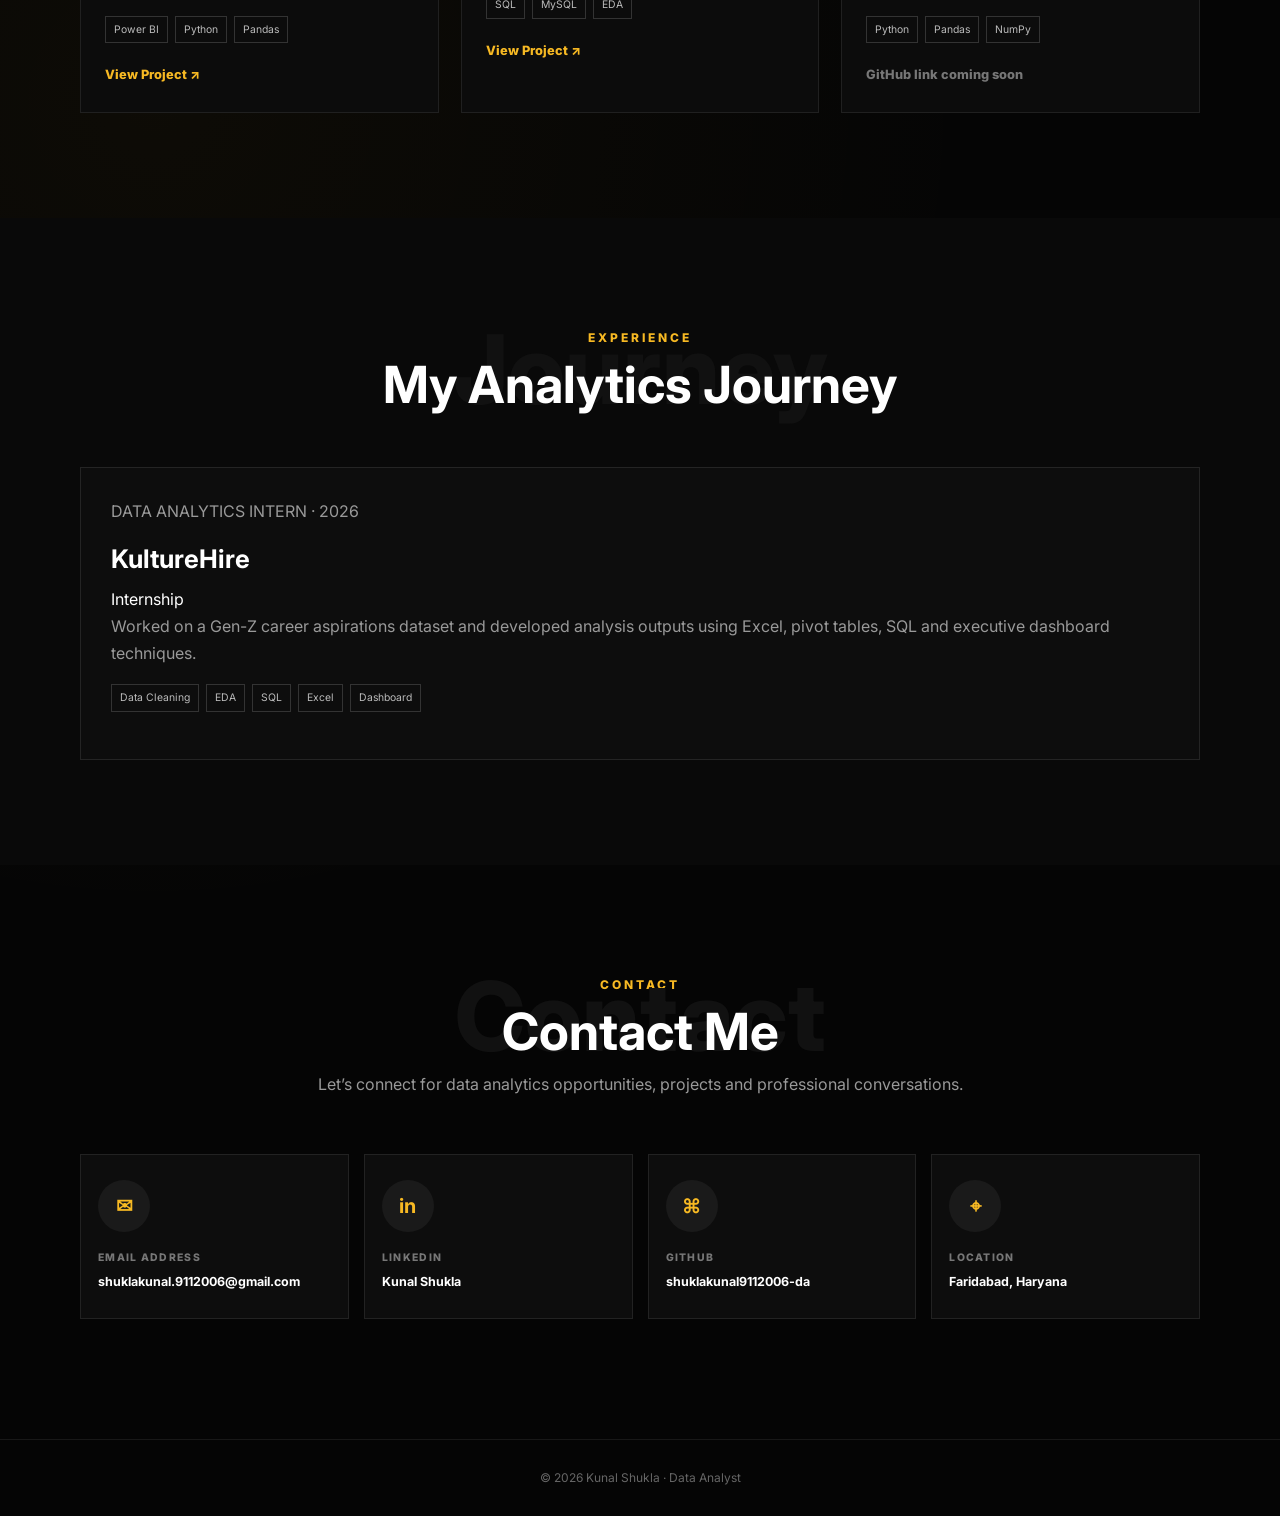
==== commit 57ba1ea0: "Update index(2).html" ====
--- a/index(2).html
+++ b/index(2).html
@@ -19,7 +19,6 @@
       <a class="active" href="#home">Home</a>
       <a href="#about">About</a>
       <a href="#skills">Skills</a>
-      <a href="#experience">Experience</a>
       <a href="#projects">Projects</a>
       <a href="#experience">Experience</a>
       <a href="#contact">Contact</a>
@@ -65,21 +64,7 @@
   </div>
 </section>
 
-<section class="section experience">
-  <div class="container narrow">
-    <div class="section-title center">
-      <span>EXPERIENCE</span>
-      <h2>My Analytics Journey</h2>
-      <div class="ghost-title">Journey</div>
-    </div>
-    <div class="experience-card reveal">
-      <div class="exp-top"><span>DATA ANALYTICS INTERN</span><span>2026</span></div>
-      <h3>KultureHire</h3>
-      <p>Worked on a Gen-Z career aspirations dataset and developed analysis outputs using Excel, pivot tables, SQL and executive dashboard techniques.</p>
-      <div class="exp-points"><span>Data Cleaning</span><span>EDA</span><span>SQL</span><span>Excel Dashboard</span></div>
-    </div>
-  </div>
-</section>
+
 
 <section id="about" class="section about">
   <div class="container">
@@ -125,26 +110,7 @@
   </div>
 </section>
 
-<section id="experience" class="section experience">
-  <div class="container">
-    <div class="section-title center">
-      <span>EXPERIENCE</span>
-      <h2>My Analytics Journey</h2>
-      <div class="ghost-title">Journey</div>
-    </div>
-    <div class="experience-card reveal">
-      <div class="experience-top">
-        <div>
-          <p class="experience-label">DATA ANALYTICS INTERN · 2026</p>
-          <h3>KultureHire</h3>
-        </div>
-        <span class="experience-badge">Internship</span>
-      </div>
-      <p>Worked on a Gen-Z career aspirations dataset and developed analysis outputs using Excel, pivot tables, SQL and executive dashboard techniques.</p>
-      <div class="tags"><span>Data Cleaning</span><span>EDA</span><span>SQL</span><span>Excel</span><span>Dashboard</span></div>
-    </div>
-  </div>
-</section>
+
 
 <section id="projects" class="section projects">
   <div class="container">
@@ -192,6 +158,27 @@
   </div>
 </section>
 
+<section id="experience" class="section experience">
+  <div class="container">
+    <div class="section-title center">
+      <span>EXPERIENCE</span>
+      <h2>My Analytics Journey</h2>
+      <div class="ghost-title">Journey</div>
+    </div>
+    <div class="experience-card reveal">
+      <div class="experience-top">
+        <div>
+          <p class="experience-label">DATA ANALYTICS INTERN · 2026</p>
+          <h3>KultureHire</h3>
+        </div>
+        <span class="experience-badge">Internship</span>
+      </div>
+      <p>Worked on a Gen-Z career aspirations dataset and developed analysis outputs using Excel, pivot tables, SQL and executive dashboard techniques.</p>
+      <div class="tags"><span>Data Cleaning</span><span>EDA</span><span>SQL</span><span>Excel</span><span>Dashboard</span></div>
+    </div>
+  </div>
+</section>
+
 
 
 <section id="contact" class="section contact">
